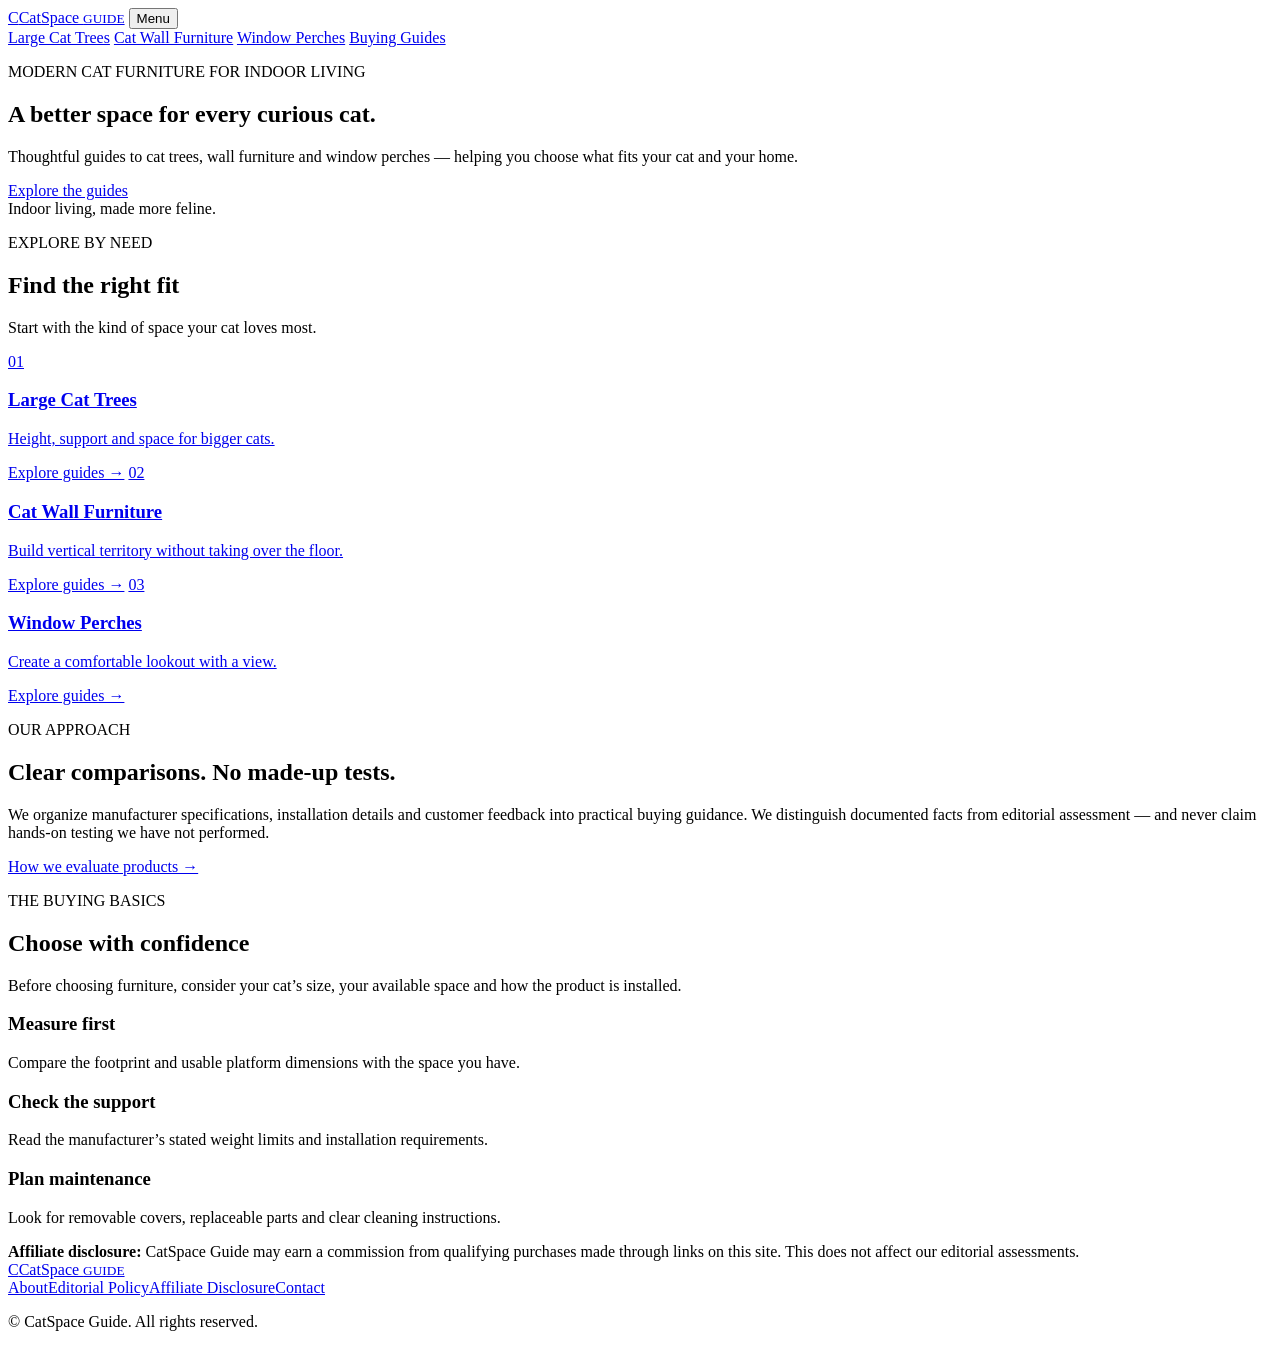
==== index.html @ 09bf4d6c "Add files via upload" ====
<!doctype html>
<html lang="en">
<head>
  <meta charset="utf-8">
  <meta name="viewport" content="width=device-width, initial-scale=1">
  <meta name="description" content="Find indoor cat furniture for large cats, small spaces, walls and windows. Compare features and make informed choices with CatSpace Guide.">
  <title>CatSpace Guide | Modern Cat Furniture for Indoor Living</title>
  <link rel="canonical" href="https://example.com/">
  <link rel="stylesheet" href="/assets/site.css">
</head>
<body>
  <header class="site-header">
    <a class="brand" href="/" aria-label="CatSpace Guide home"><span class="brand-mark">C</span><span>CatSpace <small>GUIDE</small></span></a>
    <button class="menu-toggle" aria-expanded="false" aria-controls="main-nav">Menu</button>
    <nav id="main-nav" class="main-nav">
      <a href="/large-cat-trees/">Large Cat Trees</a>
      <a href="/cat-wall-furniture/">Cat Wall Furniture</a>
      <a href="/window-perches/">Window Perches</a>
      <a href="/buying-guides/">Buying Guides</a>
    </nav>
  </header>
  <main>
    <section class="hero">
      <div class="hero-copy">
        <p class="eyebrow">MODERN CAT FURNITURE FOR INDOOR LIVING</p>
        <h1>A better space for every curious cat.</h1>
        <p class="lead">Thoughtful guides to cat trees, wall furniture and window perches — helping you choose what fits your cat and your home.</p>
        <a class="button" href="#categories">Explore the guides</a>
      </div>
      <div class="hero-art" aria-label="Illustration of a cat resting on indoor furniture">
        <div class="sun"></div><div class="plant plant-one"></div><div class="shelf shelf-one"></div><div class="shelf shelf-two"></div><div class="cat-shape"><i></i></div>
        <div class="art-caption">Indoor living, made more feline.</div>
      </div>
    </section>
    <section id="categories" class="section">
      <div class="section-heading"><p class="eyebrow">EXPLORE BY NEED</p><h2>Find the right fit</h2><p>Start with the kind of space your cat loves most.</p></div>
      <div class="category-grid">
        <a class="category-card" href="/large-cat-trees/"><span class="category-number">01</span><h3>Large Cat Trees</h3><p>Height, support and space for bigger cats.</p><span class="text-link">Explore guides →</span></a>
        <a class="category-card" href="/cat-wall-furniture/"><span class="category-number">02</span><h3>Cat Wall Furniture</h3><p>Build vertical territory without taking over the floor.</p><span class="text-link">Explore guides →</span></a>
        <a class="category-card" href="/window-perches/"><span class="category-number">03</span><h3>Window Perches</h3><p>Create a comfortable lookout with a view.</p><span class="text-link">Explore guides →</span></a>
      </div>
    </section>
    <section class="editorial-band">
      <div><p class="eyebrow">OUR APPROACH</p><h2>Clear comparisons. No made-up tests.</h2></div>
      <p>We organize manufacturer specifications, installation details and customer feedback into practical buying guidance. We distinguish documented facts from editorial assessment — and never claim hands-on testing we have not performed.</p>
      <a class="text-link" href="/how-we-evaluate/">How we evaluate products →</a>
    </section>
    <section class="section latest">
      <div class="section-heading"><p class="eyebrow">THE BUYING BASICS</p><h2>Choose with confidence</h2><p>Before choosing furniture, consider your cat’s size, your available space and how the product is installed.</p></div>
      <div class="info-grid"><article><h3>Measure first</h3><p>Compare the footprint and usable platform dimensions with the space you have.</p></article><article><h3>Check the support</h3><p>Read the manufacturer’s stated weight limits and installation requirements.</p></article><article><h3>Plan maintenance</h3><p>Look for removable covers, replaceable parts and clear cleaning instructions.</p></article></div>
    </section>
    <section class="disclosure"><strong>Affiliate disclosure:</strong> CatSpace Guide may earn a commission from qualifying purchases made through links on this site. This does not affect our editorial assessments.</section>
  </main>
  <footer class="site-footer"><a class="brand" href="/"><span class="brand-mark">C</span><span>CatSpace <small>GUIDE</small></span></a><div><a href="/about/">About</a><a href="/editorial-policy/">Editorial Policy</a><a href="/affiliate-disclosure/">Affiliate Disclosure</a><a href="/contact/">Contact</a></div><p>© <span id="year"></span> CatSpace Guide. All rights reserved.</p></footer>
  <script src="/assets/site.js"></script>
</body>
</html>
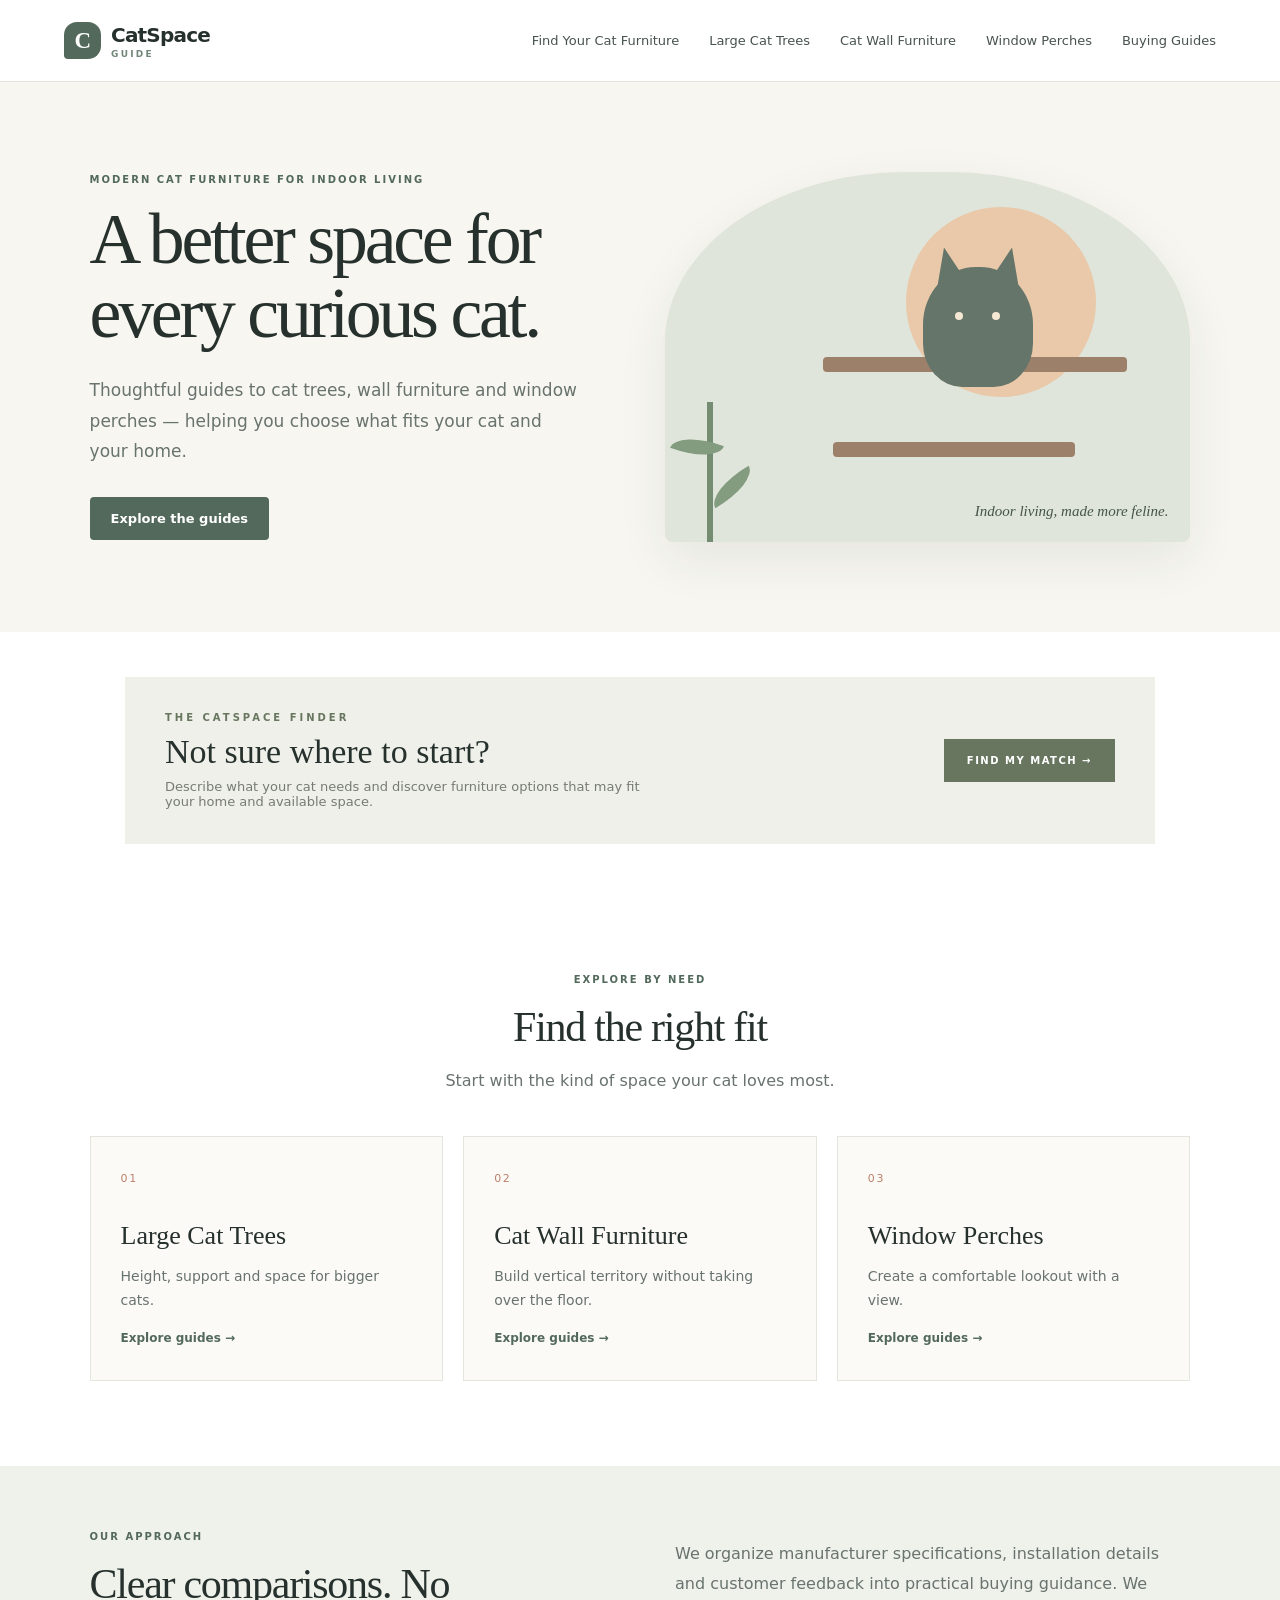
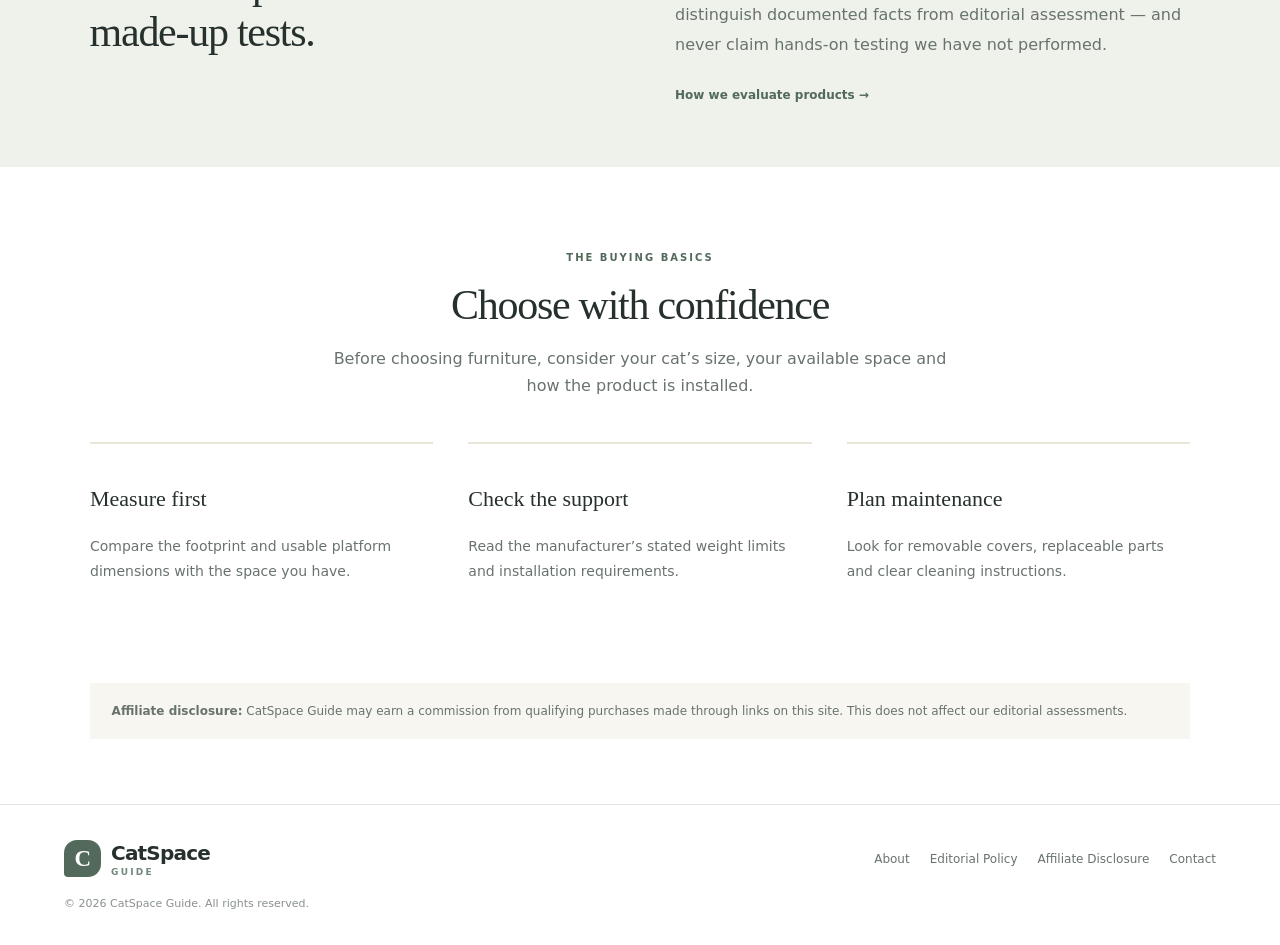
==== commit e53106a9: "Update index.html" ====
--- a/index.html
+++ b/index.html
@@ -1,3 +1,4 @@
+
 <!doctype html>
 <html lang="en">
 <head>
@@ -5,53 +6,242 @@
   <meta name="viewport" content="width=device-width, initial-scale=1">
   <meta name="description" content="Find indoor cat furniture for large cats, small spaces, walls and windows. Compare features and make informed choices with CatSpace Guide.">
   <title>CatSpace Guide | Modern Cat Furniture for Indoor Living</title>
-  <link rel="canonical" href="https://example.com/">
+  <link rel="canonical" href="https://catspace-6mk.pages.dev/">
   <link rel="stylesheet" href="/assets/site.css">
+  <style>
+    .finder-invitation {
+      max-width: 1080px;
+      margin: 0 auto;
+      padding: 45px 25px;
+    }
+
+    .finder-invitation-inner {
+      background: #eef0e9;
+      padding: 35px 40px;
+      display: flex;
+      justify-content: space-between;
+      align-items: center;
+      gap: 25px;
+    }
+
+    .finder-invitation .eyebrow {
+      color: #68765f;
+      font-size: 10px;
+      letter-spacing: 3px;
+      font-weight: 700;
+      margin: 0 0 10px;
+    }
+
+    .finder-invitation h2 {
+      font-family: Georgia, "Times New Roman", serif;
+      font-size: clamp(25px, 4vw, 34px);
+      font-weight: 400;
+      margin: 0 0 8px;
+    }
+
+    .finder-invitation p:not(.eyebrow) {
+      color: #777b73;
+      font-size: 13px;
+      margin: 0;
+      max-width: 500px;
+    }
+
+    .finder-invitation-link {
+      display: inline-block;
+      flex-shrink: 0;
+      padding: 16px 23px;
+      background: #68765f;
+      color: white;
+      font-size: 10px;
+      font-weight: 700;
+      letter-spacing: 1.5px;
+      text-decoration: none;
+      transition: background .2s;
+    }
+
+    .finder-invitation-link:hover {
+      background: #4d5b45;
+    }
+
+    @media (max-width: 650px) {
+      .finder-invitation {
+        padding: 25px 17px;
+      }
+
+      .finder-invitation-inner {
+        padding: 27px 22px;
+        align-items: flex-start;
+        flex-direction: column;
+      }
+    }
+  </style>
 </head>
+
 <body>
   <header class="site-header">
-    <a class="brand" href="/" aria-label="CatSpace Guide home"><span class="brand-mark">C</span><span>CatSpace <small>GUIDE</small></span></a>
-    <button class="menu-toggle" aria-expanded="false" aria-controls="main-nav">Menu</button>
+    <a class="brand" href="/" aria-label="CatSpace Guide home">
+      <span class="brand-mark">C</span>
+      <span>CatSpace <small>GUIDE</small></span>
+    </a>
+
+    <button class="menu-toggle" aria-expanded="false" aria-controls="main-nav">
+      Menu
+    </button>
+
     <nav id="main-nav" class="main-nav">
+      <a href="/find/">Find Your Cat Furniture</a>
       <a href="/large-cat-trees/">Large Cat Trees</a>
       <a href="/cat-wall-furniture/">Cat Wall Furniture</a>
       <a href="/window-perches/">Window Perches</a>
       <a href="/buying-guides/">Buying Guides</a>
     </nav>
   </header>
+
   <main>
     <section class="hero">
       <div class="hero-copy">
         <p class="eyebrow">MODERN CAT FURNITURE FOR INDOOR LIVING</p>
         <h1>A better space for every curious cat.</h1>
-        <p class="lead">Thoughtful guides to cat trees, wall furniture and window perches — helping you choose what fits your cat and your home.</p>
+        <p class="lead">
+          Thoughtful guides to cat trees, wall furniture and window perches —
+          helping you choose what fits your cat and your home.
+        </p>
         <a class="button" href="#categories">Explore the guides</a>
       </div>
+
       <div class="hero-art" aria-label="Illustration of a cat resting on indoor furniture">
-        <div class="sun"></div><div class="plant plant-one"></div><div class="shelf shelf-one"></div><div class="shelf shelf-two"></div><div class="cat-shape"><i></i></div>
+        <div class="sun"></div>
+        <div class="plant plant-one"></div>
+        <div class="shelf shelf-one"></div>
+        <div class="shelf shelf-two"></div>
+        <div class="cat-shape"><i></i></div>
         <div class="art-caption">Indoor living, made more feline.</div>
       </div>
     </section>
+
+    <section class="finder-invitation">
+      <div class="finder-invitation-inner">
+        <div>
+          <p class="eyebrow">THE CATSPACE FINDER</p>
+          <h2>Not sure where to start?</h2>
+          <p>
+            Describe what your cat needs and discover furniture options
+            that may fit your home and available space.
+          </p>
+        </div>
+        <a class="finder-invitation-link" href="/find/">
+          FIND MY MATCH →
+        </a>
+      </div>
+    </section>
+
     <section id="categories" class="section">
-      <div class="section-heading"><p class="eyebrow">EXPLORE BY NEED</p><h2>Find the right fit</h2><p>Start with the kind of space your cat loves most.</p></div>
+      <div class="section-heading">
+        <p class="eyebrow">EXPLORE BY NEED</p>
+        <h2>Find the right fit</h2>
+        <p>Start with the kind of space your cat loves most.</p>
+      </div>
+
       <div class="category-grid">
-        <a class="category-card" href="/large-cat-trees/"><span class="category-number">01</span><h3>Large Cat Trees</h3><p>Height, support and space for bigger cats.</p><span class="text-link">Explore guides →</span></a>
-        <a class="category-card" href="/cat-wall-furniture/"><span class="category-number">02</span><h3>Cat Wall Furniture</h3><p>Build vertical territory without taking over the floor.</p><span class="text-link">Explore guides →</span></a>
-        <a class="category-card" href="/window-perches/"><span class="category-number">03</span><h3>Window Perches</h3><p>Create a comfortable lookout with a view.</p><span class="text-link">Explore guides →</span></a>
-      </div>
-    </section>
+        <a class="category-card" href="/large-cat-trees/">
+          <span class="category-number">01</span>
+          <h3>Large Cat Trees</h3>
+          <p>Height, support and space for bigger cats.</p>
+          <span class="text-link">Explore guides →</span>
+        </a>
+
+        <a class="category-card" href="/cat-wall-furniture/">
+          <span class="category-number">02</span>
+          <h3>Cat Wall Furniture</h3>
+          <p>Build vertical territory without taking over the floor.</p>
+          <span class="text-link">Explore guides →</span>
+        </a>
+
+        <a class="category-card" href="/window-perches/">
+          <span class="category-number">03</span>
+          <h3>Window Perches</h3>
+          <p>Create a comfortable lookout with a view.</p>
+          <span class="text-link">Explore guides →</span>
+        </a>
+      </div>
+    </section>
+
     <section class="editorial-band">
-      <div><p class="eyebrow">OUR APPROACH</p><h2>Clear comparisons. No made-up tests.</h2></div>
-      <p>We organize manufacturer specifications, installation details and customer feedback into practical buying guidance. We distinguish documented facts from editorial assessment — and never claim hands-on testing we have not performed.</p>
-      <a class="text-link" href="/how-we-evaluate/">How we evaluate products →</a>
-    </section>
+      <div>
+        <p class="eyebrow">OUR APPROACH</p>
+        <h2>Clear comparisons. No made-up tests.</h2>
+      </div>
+      <p>
+        We organize manufacturer specifications, installation details
+        and customer feedback into practical buying guidance. We distinguish
+        documented facts from editorial assessment — and never claim
+        hands-on testing we have not performed.
+      </p>
+      <a class="text-link" href="/how-we-evaluate/">
+        How we evaluate products →
+      </a>
+    </section>
+
     <section class="section latest">
-      <div class="section-heading"><p class="eyebrow">THE BUYING BASICS</p><h2>Choose with confidence</h2><p>Before choosing furniture, consider your cat’s size, your available space and how the product is installed.</p></div>
-      <div class="info-grid"><article><h3>Measure first</h3><p>Compare the footprint and usable platform dimensions with the space you have.</p></article><article><h3>Check the support</h3><p>Read the manufacturer’s stated weight limits and installation requirements.</p></article><article><h3>Plan maintenance</h3><p>Look for removable covers, replaceable parts and clear cleaning instructions.</p></article></div>
-    </section>
-    <section class="disclosure"><strong>Affiliate disclosure:</strong> CatSpace Guide may earn a commission from qualifying purchases made through links on this site. This does not affect our editorial assessments.</section>
+      <div class="section-heading">
+        <p class="eyebrow">THE BUYING BASICS</p>
+        <h2>Choose with confidence</h2>
+        <p>
+          Before choosing furniture, consider your cat’s size,
+          your available space and how the product is installed.
+        </p>
+      </div>
+
+      <div class="info-grid">
+        <article>
+          <h3>Measure first</h3>
+          <p>
+            Compare the footprint and usable platform dimensions
+            with the space you have.
+          </p>
+        </article>
+
+        <article>
+          <h3>Check the support</h3>
+          <p>
+            Read the manufacturer’s stated weight limits
+            and installation requirements.
+          </p>
+        </article>
+
+        <article>
+          <h3>Plan maintenance</h3>
+          <p>
+            Look for removable covers, replaceable parts
+            and clear cleaning instructions.
+          </p>
+        </article>
+      </div>
+    </section>
+
+    <section class="disclosure">
+      <strong>Affiliate disclosure:</strong>
+      CatSpace Guide may earn a commission from qualifying purchases
+      made through links on this site. This does not affect our editorial assessments.
+    </section>
   </main>
-  <footer class="site-footer"><a class="brand" href="/"><span class="brand-mark">C</span><span>CatSpace <small>GUIDE</small></span></a><div><a href="/about/">About</a><a href="/editorial-policy/">Editorial Policy</a><a href="/affiliate-disclosure/">Affiliate Disclosure</a><a href="/contact/">Contact</a></div><p>© <span id="year"></span> CatSpace Guide. All rights reserved.</p></footer>
+
+  <footer class="site-footer">
+    <a class="brand" href="/">
+      <span class="brand-mark">C</span>
+      <span>CatSpace <small>GUIDE</small></span>
+    </a>
+
+    <div>
+      <a href="/about/">About</a>
+      <a href="/editorial-policy/">Editorial Policy</a>
+      <a href="/affiliate-disclosure/">Affiliate Disclosure</a>
+      <a href="/contact/">Contact</a>
+    </div>
+
+    <p>© <span id="year"></span> CatSpace Guide. All rights reserved.</p>
+  </footer>
+
   <script src="/assets/site.js"></script>
 </body>
 </html>
--- a/assets/site.css
+++ b/assets/site.css
@@ -0,0 +1 @@
+:root{--ink:#26302d;--muted:#69736e;--sage:#71877a;--sage-dark:#52695b;--cream:#f7f6f0;--sand:#e9e5d9;--terracotta:#bd806b;--white:#fff;--line:#e4e5dd;--shadow:0 18px 50px rgba(38,48,45,.08);font-family:Inter,ui-sans-serif,system-ui,-apple-system,BlinkMacSystemFont,"Segoe UI",sans-serif;color:var(--ink);background:#fff}*{box-sizing:border-box}body{margin:0}a{color:inherit;text-decoration:none}.site-header{height:82px;padding:0 max(5vw,24px);display:flex;align-items:center;justify-content:space-between;border-bottom:1px solid var(--line);background:#fff}.brand{display:flex;align-items:center;gap:10px;font-weight:750;letter-spacing:-.04em;font-size:20px}.brand small{display:block;font-size:9px;letter-spacing:.25em;color:var(--sage);margin-top:2px}.brand-mark{display:grid;place-items:center;width:37px;height:37px;background:var(--sage-dark);color:#fff;border-radius:13px 13px 13px 4px;font-family:Georgia,serif;font-size:23px}.main-nav{display:flex;gap:30px;font-size:13px;color:#48534d}.main-nav a:hover,.site-footer a:hover{color:var(--terracotta)}.menu-toggle{display:none}.hero{display:grid;grid-template-columns:1fr 1fr;min-height:550px;background:var(--cream);padding:65px max(7vw,28px);gap:50px;align-items:center}.hero-copy{max-width:560px}.eyebrow{font-size:10px;letter-spacing:.2em;font-weight:800;color:var(--sage-dark);margin:0 0 18px}.hero h1{font-family:Georgia,serif;font-size:clamp(44px,5.6vw,72px);font-weight:500;line-height:1.03;letter-spacing:-.045em;margin:0 0 24px}.lead{font-size:17px;line-height:1.8;color:var(--muted);max-width:490px;margin:0 0 30px}.button{display:inline-flex;background:var(--sage-dark);color:#fff;padding:14px 21px;border-radius:4px;font-size:13px;font-weight:700}.button:hover{background:var(--ink)}.hero-art{height:370px;position:relative;overflow:hidden;border-radius:46% 46% 8px 8px;background:#dfe5da;box-shadow:var(--shadow)}.sun{position:absolute;width:190px;height:190px;border-radius:50%;background:#e9c9a9;right:18%;top:35px}.shelf{position:absolute;height:15px;background:#9d806a;border-radius:4px;right:12%;width:58%;z-index:2}.shelf-one{top:185px}.shelf-two{top:270px;right:22%;width:46%}.cat-shape{position:absolute;width:110px;height:120px;background:#65756a;border-radius:48% 48% 36% 36%;top:95px;right:30%;z-index:3}.cat-shape:before,.cat-shape:after{content:"";position:absolute;top:-20px;width:38px;height:48px;background:#65756a;clip-path:polygon(50% 0,100% 100%,0 100%)}.cat-shape:before{left:7px;transform:rotate(-12deg)}.cat-shape:after{right:7px;transform:rotate(12deg)}.cat-shape i{position:absolute;width:8px;height:8px;border-radius:50%;background:#f4e7d3;left:32px;top:45px;box-shadow:37px 0 #f4e7d3}.plant{position:absolute;bottom:0;left:8%;width:6px;height:140px;background:#738c72}.plant:before,.plant:after{content:"";position:absolute;width:50px;height:20px;background:#839b7f;border-radius:100% 0 100% 0}.plant:before{left:-35px;top:35px;transform:rotate(20deg)}.plant:after{left:0;top:75px;transform:rotate(-30deg)}.art-caption{position:absolute;bottom:22px;right:22px;color:#46554a;font-family:Georgia,serif;font-style:italic;font-size:15px}.section{padding:85px max(7vw,28px)}.section-heading{text-align:center;margin:0 auto 42px;max-width:650px}.section-heading h2,.editorial-band h2{font-family:Georgia,serif;font-size:42px;font-weight:500;letter-spacing:-.03em;margin:0 0 12px}.section-heading>p:last-child{color:var(--muted);line-height:1.7}.category-grid{display:grid;grid-template-columns:repeat(3,1fr);gap:20px;max-width:1150px;margin:auto}.category-card{min-height:245px;padding:30px;background:#fbfaf6;border:1px solid var(--line);transition:.2s}.category-card:hover{transform:translateY(-4px);box-shadow:var(--shadow)}.category-number{font-size:11px;color:var(--terracotta);letter-spacing:.15em}.category-card h3{font-family:Georgia,serif;font-size:26px;font-weight:500;margin:35px 0 10px}.category-card p{font-size:14px;line-height:1.7;color:var(--muted);min-height:48px}.text-link{font-size:12px;font-weight:800;color:var(--sage-dark)}.editorial-band{background:#eff1eb;padding:65px max(7vw,28px);display:grid;grid-template-columns:1fr 1fr;gap:20px 70px;align-items:center}.editorial-band h2{max-width:450px}.editorial-band>p{color:var(--muted);line-height:1.9;margin:0}.editorial-band .text-link{grid-column:2}.info-grid{display:grid;grid-template-columns:repeat(3,1fr);gap:35px;max-width:1100px;margin:auto}.info-grid article{border-top:2px solid var(--sand);padding-top:20px}.info-grid h3{font-family:Georgia,serif;font-size:22px;font-weight:500}.info-grid p{color:var(--muted);font-size:14px;line-height:1.8}.disclosure{margin:0 max(7vw,28px) 65px;padding:18px 22px;background:var(--cream);font-size:12px;line-height:1.7;color:var(--muted)}.site-footer{border-top:1px solid var(--line);padding:35px max(5vw,24px);display:flex;align-items:center;justify-content:space-between;gap:20px;flex-wrap:wrap}.site-footer>div{display:flex;gap:20px;flex-wrap:wrap;font-size:12px;color:var(--muted)}.site-footer>p{width:100%;font-size:11px;color:#89918b;margin:0}.page-hero{background:var(--cream);padding:75px max(7vw,28px)}.page-hero h1{font:500 clamp(42px,5vw,64px)/1.05 Georgia,serif;letter-spacing:-.04em;max-width:800px;margin:0 0 20px}.page-hero p:not(.eyebrow){color:var(--muted);max-width:680px;line-height:1.8}.content-wrap{max-width:1050px;margin:auto;padding:60px 28px}.note{background:var(--cream);padding:18px 20px;border-left:3px solid var(--sage);color:var(--muted);font-size:13px;line-height:1.7}.product-list{display:grid;grid-template-columns:repeat(2,1fr);gap:16px;margin-top:28px}.product-placeholder{border:1px solid var(--line);padding:22px;background:#fff}.product-placeholder h3{font:500 22px Georgia,serif;margin:0 0 8px}.product-placeholder p{font-size:13px;color:var(--muted);line-height:1.6}.status{display:inline-block;font-size:10px;letter-spacing:.08em;text-transform:uppercase;color:#795f3d;background:#f4ead8;padding:5px 8px;border-radius:20px}.admin-shell{max-width:1000px;margin:50px auto;padding:0 24px}.admin-shell h1{font:500 42px Georgia,serif}.admin-box{border:1px solid var(--line);padding:24px;border-radius:8px;margin:20px 0}.admin-box input{padding:12px;border:1px solid var(--line);width:min(100%,360px);margin-right:8px}.admin-box button{padding:12px 18px;border:0;background:var(--sage-dark);color:#fff;cursor:pointer}.admin-table{width:100%;border-collapse:collapse;font-size:13px}.admin-table td,.admin-table th{text-align:left;padding:12px;border-bottom:1px solid var(--line)}@media(max-width:760px){.site-header{height:70px}.menu-toggle{display:block;background:none;border:1px solid var(--line);padding:8px 12px}.main-nav{display:none;position:absolute;z-index:5;top:70px;left:0;right:0;background:#fff;padding:20px 28px;flex-direction:column;gap:18px;border-bottom:1px solid var(--line)}.main-nav.open{display:flex}.hero{grid-template-columns:1fr;padding-top:55px;gap:35px}.hero-art{height:280px}.category-grid,.info-grid{grid-template-columns:1fr}.editorial-band{grid-template-columns:1fr}.editorial-band .text-link{grid-column:1}.section{padding-top:60px;padding-bottom:60px}.product-list{grid-template-columns:1fr}.site-footer{align-items:flex-start;flex-direction:column}.site-footer>p{margin-top:5px}}
